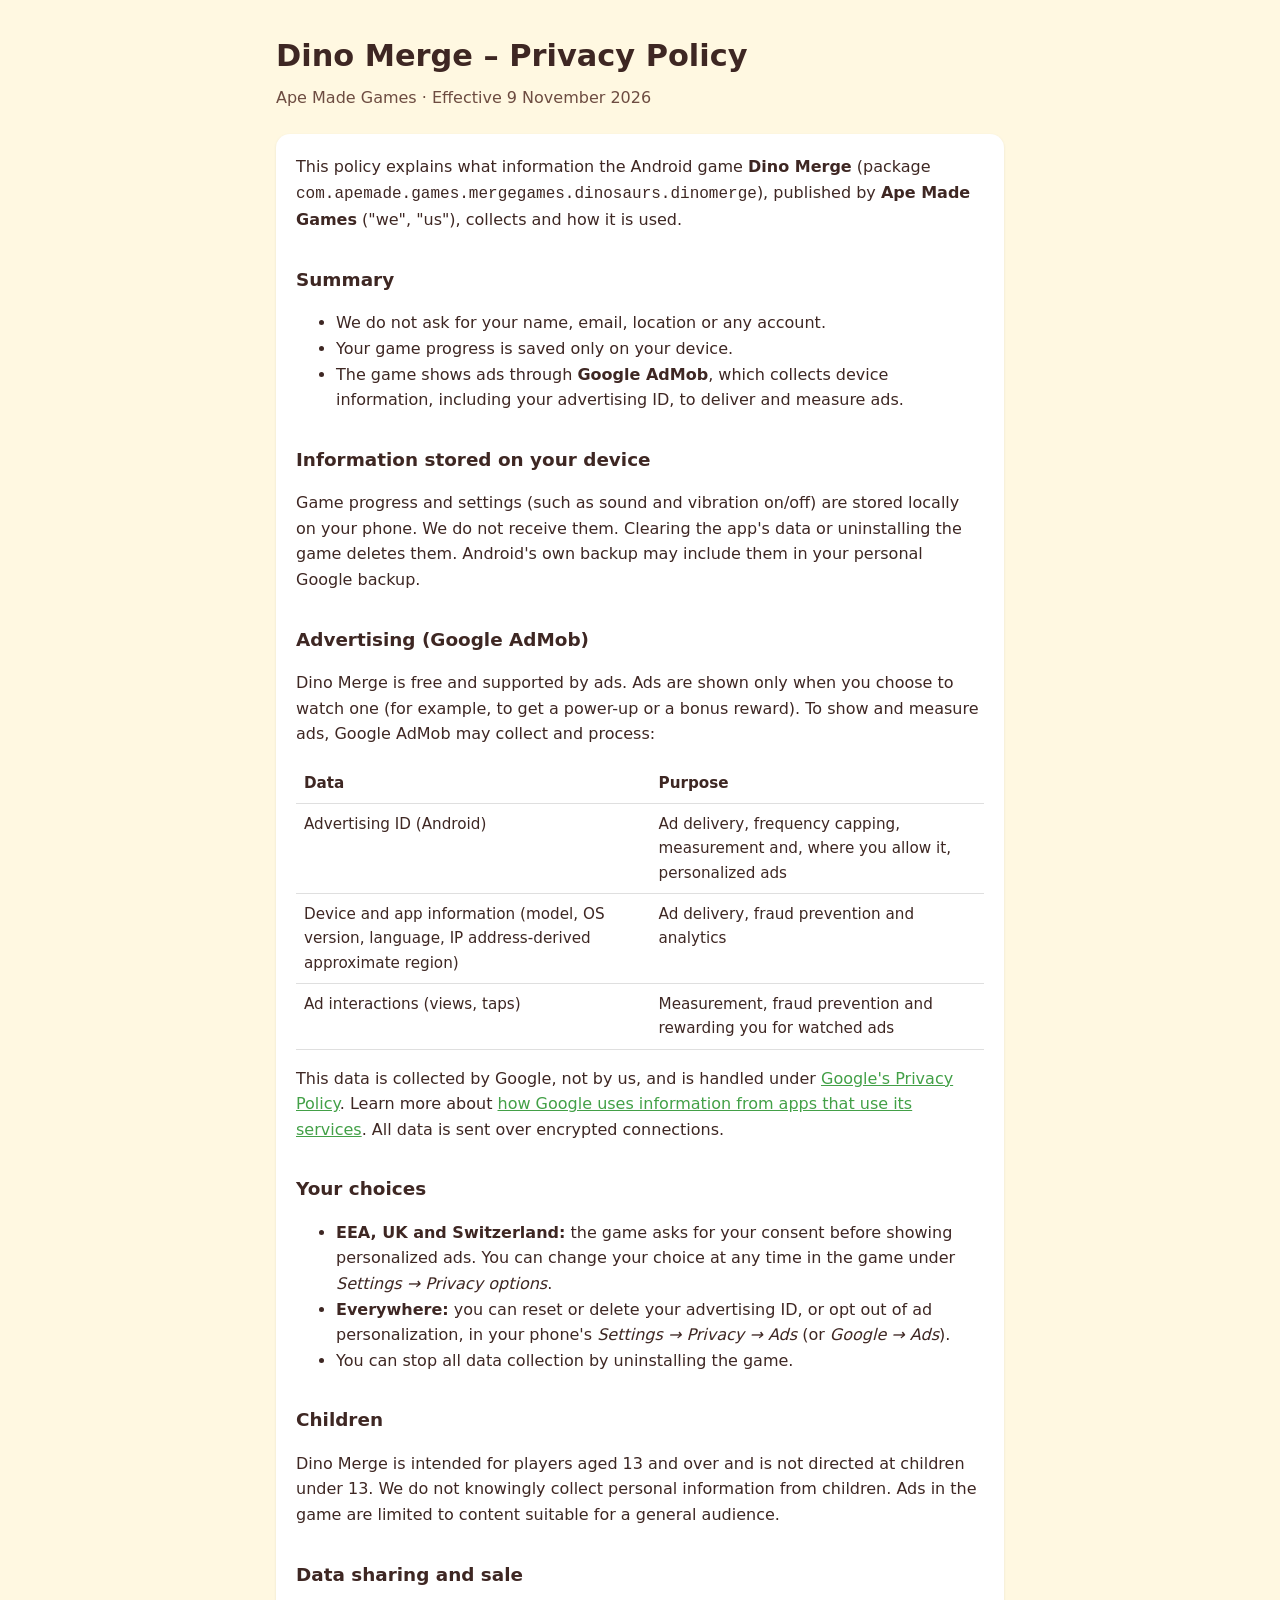
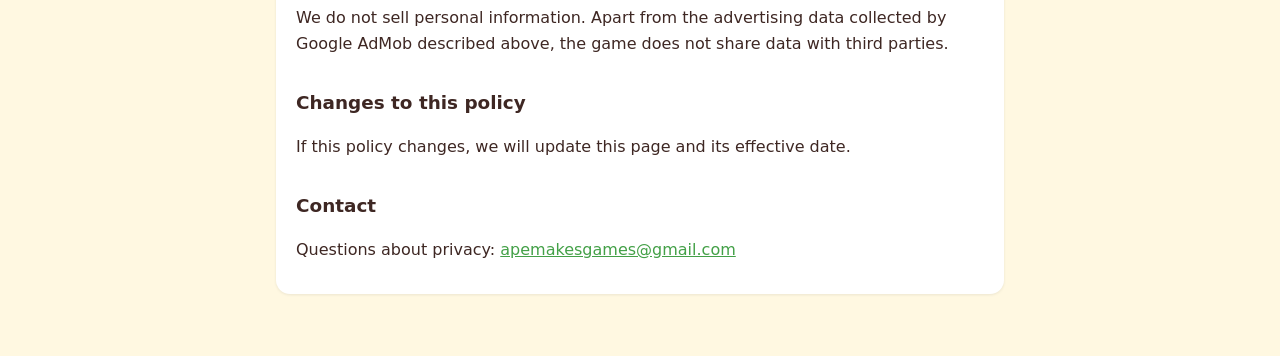
==== dino-merge/privacy/index.html @ 3a1825db "Ape Made Games site: Dino Merge privacy policy and app-ads.txt Co-Authored-By: Claude Opus 5.5 <nore" ====
<!doctype html>
<html lang="en">
<head>
<meta charset="utf-8">
<meta name="viewport" content="width=device-width, initial-scale=1">
<title>Dino Merge – Privacy Policy</title>
<meta name="description" content="Privacy policy for the Dino Merge mobile game by Ape Made Games.">
<style>
  :root { --bg:#FFF8E1; --ink:#3E2723; --muted:#6D4C41; --accent:#43A047; --card:#ffffff; }
  @media (prefers-color-scheme: dark) { :root { --bg:#1d1714; --ink:#f3e9e2; --muted:#c9b4a8; --accent:#7bd17f; --card:#26201c; } }
  * { box-sizing: border-box; }
  body { margin:0; background:var(--bg); color:var(--ink); font:16px/1.6 system-ui,-apple-system,"Segoe UI",Roboto,sans-serif; }
  main { max-width:760px; margin:0 auto; padding:32px 16px 64px; }
  h1 { font-size:1.9rem; margin:0 0 4px; }
  h2 { font-size:1.15rem; margin:32px 0 8px; }
  p, li { color:var(--ink); }
  .meta { color:var(--muted); margin:0 0 24px; }
  .card { background:var(--card); border-radius:14px; padding:4px 20px 16px; box-shadow:0 1px 3px rgba(0,0,0,.08); }
  a { color:var(--accent); }
  table { border-collapse:collapse; width:100%; font-size:.95rem; }
  th, td { text-align:left; padding:8px; border-bottom:1px solid rgba(127,127,127,.25); vertical-align:top; }
</style>
</head>
<body>
<main>
<h1>Dino Merge – Privacy Policy</h1>
<p class="meta">Ape Made Games · Effective 9 November 2026</p>

<div class="card">
<p>This policy explains what information the Android game <strong>Dino Merge</strong>
(package <code>com.apemade.games.mergegames.dinosaurs.dinomerge</code>), published by
<strong>Ape Made Games</strong> ("we", "us"), collects and how it is used.</p>

<h2>Summary</h2>
<ul>
  <li>We do not ask for your name, email, location or any account.</li>
  <li>Your game progress is saved only on your device.</li>
  <li>The game shows ads through <strong>Google AdMob</strong>, which collects device
      information, including your advertising ID, to deliver and measure ads.</li>
</ul>

<h2>Information stored on your device</h2>
<p>Game progress and settings (such as sound and vibration on/off) are stored locally on
your phone. We do not receive them. Clearing the app's data or uninstalling the game
deletes them. Android's own backup may include them in your personal Google backup.</p>

<h2>Advertising (Google AdMob)</h2>
<p>Dino Merge is free and supported by ads. Ads are shown only when you choose to watch one
(for example, to get a power-up or a bonus reward). To show and measure ads, Google AdMob may
collect and process:</p>
<table>
  <tr><th>Data</th><th>Purpose</th></tr>
  <tr><td>Advertising ID (Android)</td><td>Ad delivery, frequency capping, measurement and, where you allow it, personalized ads</td></tr>
  <tr><td>Device and app information (model, OS version, language, IP address-derived approximate region)</td><td>Ad delivery, fraud prevention and analytics</td></tr>
  <tr><td>Ad interactions (views, taps)</td><td>Measurement, fraud prevention and rewarding you for watched ads</td></tr>
</table>
<p>This data is collected by Google, not by us, and is handled under
<a href="https://policies.google.com/privacy">Google's Privacy Policy</a>. Learn more about
<a href="https://policies.google.com/technologies/partner-sites">how Google uses information from apps that use its services</a>.
All data is sent over encrypted connections.</p>

<h2>Your choices</h2>
<ul>
  <li><strong>EEA, UK and Switzerland:</strong> the game asks for your consent before showing personalized
      ads. You can change your choice at any time in the game under
      <em>Settings → Privacy options</em>.</li>
  <li><strong>Everywhere:</strong> you can reset or delete your advertising ID, or opt out of ad
      personalization, in your phone's <em>Settings → Privacy → Ads</em> (or <em>Google → Ads</em>).</li>
  <li>You can stop all data collection by uninstalling the game.</li>
</ul>

<h2>Children</h2>
<p>Dino Merge is intended for players aged 13 and over and is not directed at children under 13.
We do not knowingly collect personal information from children. Ads in the game are limited to
content suitable for a general audience.</p>

<h2>Data sharing and sale</h2>
<p>We do not sell personal information. Apart from the advertising data collected by Google AdMob
described above, the game does not share data with third parties.</p>

<h2>Changes to this policy</h2>
<p>If this policy changes, we will update this page and its effective date.</p>

<h2>Contact</h2>
<p>Questions about privacy: <a href="mailto:apemakesgames@gmail.com">apemakesgames@gmail.com</a></p>
</div>
</main>
</body>
</html>
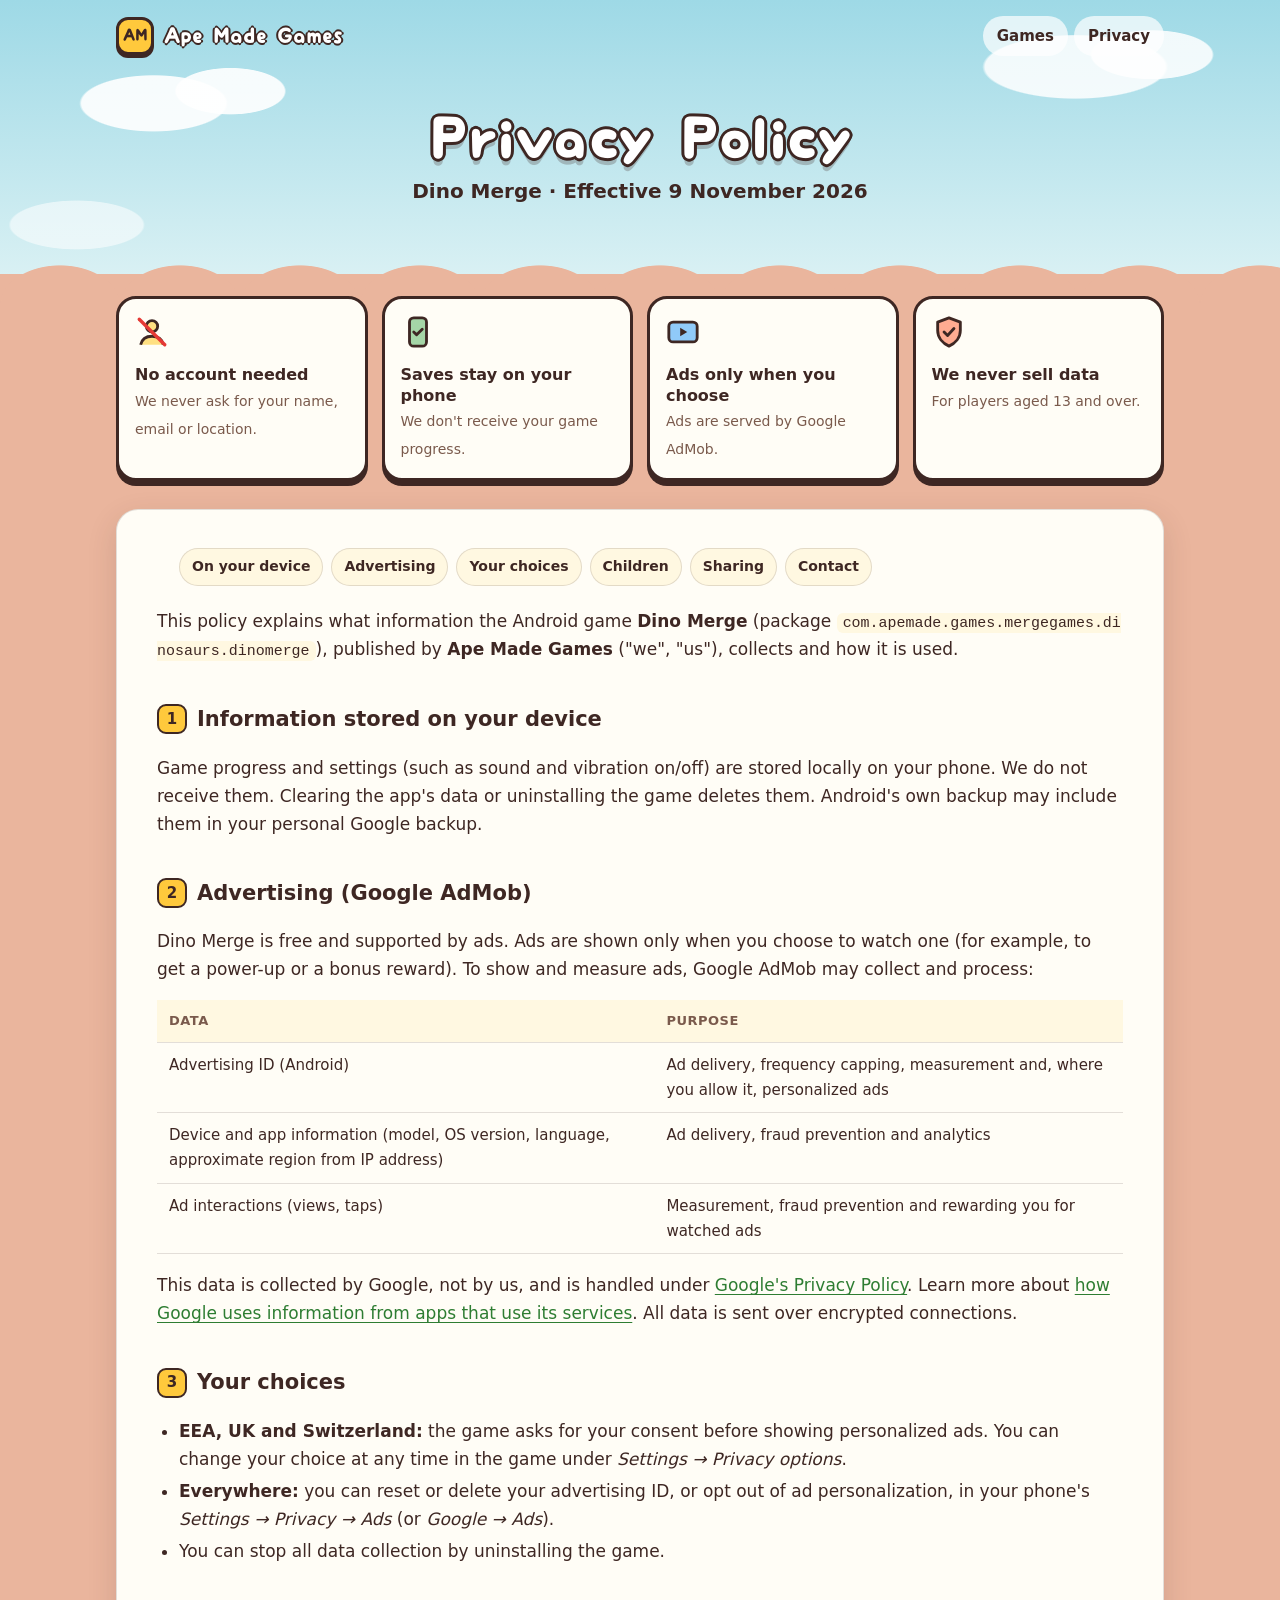
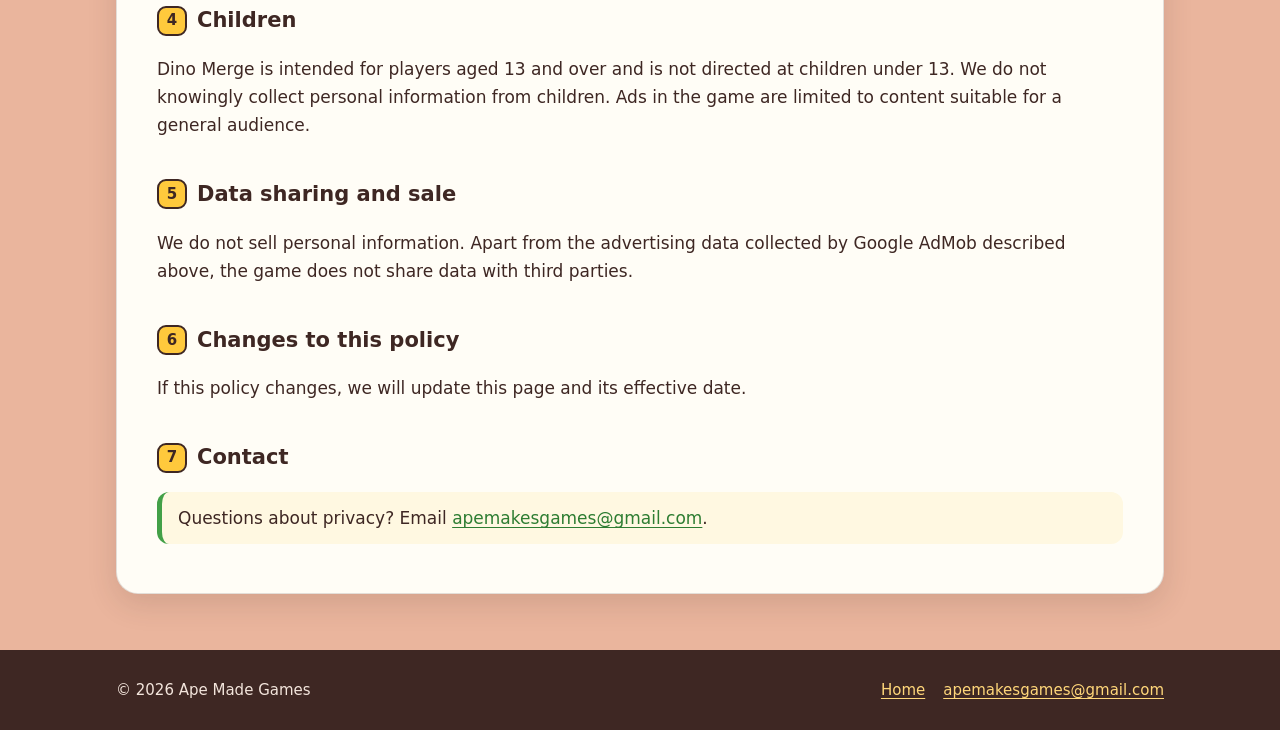
==== commit 7d0fe604: "Redesign site in Dino Merge style Sky-to-sand theme with the game's font, Dino Merge feature card wi" ====
--- a/dino-merge/privacy/index.html
+++ b/dino-merge/privacy/index.html
@@ -5,85 +5,124 @@
 <meta name="viewport" content="width=device-width, initial-scale=1">
 <title>Dino Merge – Privacy Policy</title>
 <meta name="description" content="Privacy policy for the Dino Merge mobile game by Ape Made Games.">
-<style>
-  :root { --bg:#FFF8E1; --ink:#3E2723; --muted:#6D4C41; --accent:#43A047; --card:#ffffff; }
-  @media (prefers-color-scheme: dark) { :root { --bg:#1d1714; --ink:#f3e9e2; --muted:#c9b4a8; --accent:#7bd17f; --card:#26201c; } }
-  * { box-sizing: border-box; }
-  body { margin:0; background:var(--bg); color:var(--ink); font:16px/1.6 system-ui,-apple-system,"Segoe UI",Roboto,sans-serif; }
-  main { max-width:760px; margin:0 auto; padding:32px 16px 64px; }
-  h1 { font-size:1.9rem; margin:0 0 4px; }
-  h2 { font-size:1.15rem; margin:32px 0 8px; }
-  p, li { color:var(--ink); }
-  .meta { color:var(--muted); margin:0 0 24px; }
-  .card { background:var(--card); border-radius:14px; padding:4px 20px 16px; box-shadow:0 1px 3px rgba(0,0,0,.08); }
-  a { color:var(--accent); }
-  table { border-collapse:collapse; width:100%; font-size:.95rem; }
-  th, td { text-align:left; padding:8px; border-bottom:1px solid rgba(127,127,127,.25); vertical-align:top; }
-</style>
+<link rel="icon" href="../../assets/favicon.png">
+<link rel="apple-touch-icon" href="../../assets/apple-touch-icon.png">
+<link rel="stylesheet" href="../../assets/site.css">
 </head>
 <body>
-<main>
-<h1>Dino Merge – Privacy Policy</h1>
-<p class="meta">Ape Made Games · Effective 9 November 2026</p>
 
-<div class="card">
-<p>This policy explains what information the Android game <strong>Dino Merge</strong>
-(package <code>com.apemade.games.mergegames.dinosaurs.dinomerge</code>), published by
-<strong>Ape Made Games</strong> ("we", "us"), collects and how it is used.</p>
+<header class="top">
+  <div class="wrap">
+    <a class="brand" href="../../" aria-label="Ape Made Games home">
+      <span class="brand-mark" aria-hidden="true">AM</span>
+      <span class="brand-name">Ape Made Games</span>
+    </a>
+    <nav class="nav" aria-label="Main">
+      <a href="../../#games">Games</a>
+      <a href="./" aria-current="page">Privacy</a>
+    </nav>
+  </div>
+</header>
 
-<h2>Summary</h2>
-<ul>
-  <li>We do not ask for your name, email, location or any account.</li>
-  <li>Your game progress is saved only on your device.</li>
-  <li>The game shows ads through <strong>Google AdMob</strong>, which collects device
-      information, including your advertising ID, to deliver and measure ads.</li>
-</ul>
+<section class="sky page-hero">
+  <div class="wrap hero">
+    <h1 class="display">Privacy Policy</h1>
+    <p class="sub">Dino Merge &middot; Effective 9 November 2026</p>
+  </div>
+</section>
 
-<h2>Information stored on your device</h2>
-<p>Game progress and settings (such as sound and vibration on/off) are stored locally on
-your phone. We do not receive them. Clearing the app's data or uninstalling the game
-deletes them. Android's own backup may include them in your personal Google backup.</p>
+<main class="wrap">
+  <div class="glance" aria-label="At a glance">
+    <div>
+      <svg viewBox="0 0 24 24" aria-hidden="true"><circle cx="12" cy="8" r="4" fill="#ffe082" stroke="#3e2723" stroke-width="2"/><path d="M4 21c1-4.5 4.5-6 8-6s7 1.5 8 6" fill="#ffe082" stroke="#3e2723" stroke-width="2"/><path d="M3 3l18 18" stroke="#e53935" stroke-width="2.4" stroke-linecap="round"/></svg>
+      <b>No account needed</b><span>We never ask for your name, email or location.</span>
+    </div>
+    <div>
+      <svg viewBox="0 0 24 24" aria-hidden="true"><rect x="6" y="2" width="12" height="20" rx="3" fill="#a5d6a7" stroke="#3e2723" stroke-width="2"/><path d="M9 12l2 2 4-4" fill="none" stroke="#3e2723" stroke-width="2" stroke-linecap="round" stroke-linejoin="round"/></svg>
+      <b>Saves stay on your phone</b><span>We don't receive your game progress.</span>
+    </div>
+    <div>
+      <svg viewBox="0 0 24 24" aria-hidden="true"><rect x="2" y="5" width="20" height="14" rx="3" fill="#90caf9" stroke="#3e2723" stroke-width="2"/><path d="M10 9l5 3-5 3z" fill="#3e2723"/></svg>
+      <b>Ads only when you choose</b><span>Ads are served by Google AdMob.</span>
+    </div>
+    <div>
+      <svg viewBox="0 0 24 24" aria-hidden="true"><path d="M12 2l8 3v6c0 5-3.5 9-8 11-4.5-2-8-6-8-11V5z" fill="#ffab91" stroke="#3e2723" stroke-width="2" stroke-linejoin="round"/><path d="M8.5 12l2.5 2.5 4.5-5" fill="none" stroke="#3e2723" stroke-width="2" stroke-linecap="round" stroke-linejoin="round"/></svg>
+      <b>We never sell data</b><span>For players aged 13 and over.</span>
+    </div>
+  </div>
 
-<h2>Advertising (Google AdMob)</h2>
-<p>Dino Merge is free and supported by ads. Ads are shown only when you choose to watch one
-(for example, to get a power-up or a bonus reward). To show and measure ads, Google AdMob may
-collect and process:</p>
-<table>
-  <tr><th>Data</th><th>Purpose</th></tr>
-  <tr><td>Advertising ID (Android)</td><td>Ad delivery, frequency capping, measurement and, where you allow it, personalized ads</td></tr>
-  <tr><td>Device and app information (model, OS version, language, IP address-derived approximate region)</td><td>Ad delivery, fraud prevention and analytics</td></tr>
-  <tr><td>Ad interactions (views, taps)</td><td>Measurement, fraud prevention and rewarding you for watched ads</td></tr>
-</table>
-<p>This data is collected by Google, not by us, and is handled under
-<a href="https://policies.google.com/privacy">Google's Privacy Policy</a>. Learn more about
-<a href="https://policies.google.com/technologies/partner-sites">how Google uses information from apps that use its services</a>.
-All data is sent over encrypted connections.</p>
+  <article class="doc">
+    <ul class="toc" aria-label="Contents">
+      <li><a href="#device">On your device</a></li>
+      <li><a href="#ads">Advertising</a></li>
+      <li><a href="#choices">Your choices</a></li>
+      <li><a href="#children">Children</a></li>
+      <li><a href="#sharing">Sharing</a></li>
+      <li><a href="#contact">Contact</a></li>
+    </ul>
 
-<h2>Your choices</h2>
-<ul>
-  <li><strong>EEA, UK and Switzerland:</strong> the game asks for your consent before showing personalized
-      ads. You can change your choice at any time in the game under
-      <em>Settings → Privacy options</em>.</li>
-  <li><strong>Everywhere:</strong> you can reset or delete your advertising ID, or opt out of ad
-      personalization, in your phone's <em>Settings → Privacy → Ads</em> (or <em>Google → Ads</em>).</li>
-  <li>You can stop all data collection by uninstalling the game.</li>
-</ul>
+    <p>This policy explains what information the Android game <strong>Dino Merge</strong>
+    (package <code>com.apemade.games.mergegames.dinosaurs.dinomerge</code>), published by
+    <strong>Ape Made Games</strong> ("we", "us"), collects and how it is used.</p>
 
-<h2>Children</h2>
-<p>Dino Merge is intended for players aged 13 and over and is not directed at children under 13.
-We do not knowingly collect personal information from children. Ads in the game are limited to
-content suitable for a general audience.</p>
+    <h2 id="device"><span class="n">1</span>Information stored on your device</h2>
+    <p>Game progress and settings (such as sound and vibration on/off) are stored locally on your
+    phone. We do not receive them. Clearing the app's data or uninstalling the game deletes them.
+    Android's own backup may include them in your personal Google backup.</p>
 
-<h2>Data sharing and sale</h2>
-<p>We do not sell personal information. Apart from the advertising data collected by Google AdMob
-described above, the game does not share data with third parties.</p>
+    <h2 id="ads"><span class="n">2</span>Advertising (Google AdMob)</h2>
+    <p>Dino Merge is free and supported by ads. Ads are shown only when you choose to watch one
+    (for example, to get a power-up or a bonus reward). To show and measure ads, Google AdMob may
+    collect and process:</p>
+    <table class="table">
+      <tr><th>Data</th><th>Purpose</th></tr>
+      <tr><td>Advertising ID (Android)</td><td>Ad delivery, frequency capping, measurement and, where you allow it, personalized ads</td></tr>
+      <tr><td>Device and app information (model, OS version, language, approximate region from IP address)</td><td>Ad delivery, fraud prevention and analytics</td></tr>
+      <tr><td>Ad interactions (views, taps)</td><td>Measurement, fraud prevention and rewarding you for watched ads</td></tr>
+    </table>
+    <p>This data is collected by Google, not by us, and is handled under
+    <a href="https://policies.google.com/privacy">Google's Privacy Policy</a>. Learn more about
+    <a href="https://policies.google.com/technologies/partner-sites">how Google uses information from apps that use its services</a>.
+    All data is sent over encrypted connections.</p>
 
-<h2>Changes to this policy</h2>
-<p>If this policy changes, we will update this page and its effective date.</p>
+    <h2 id="choices"><span class="n">3</span>Your choices</h2>
+    <ul>
+      <li><strong>EEA, UK and Switzerland:</strong> the game asks for your consent before showing
+        personalized ads. You can change your choice at any time in the game under
+        <em>Settings &rarr; Privacy options</em>.</li>
+      <li><strong>Everywhere:</strong> you can reset or delete your advertising ID, or opt out of ad
+        personalization, in your phone's <em>Settings &rarr; Privacy &rarr; Ads</em>
+        (or <em>Google &rarr; Ads</em>).</li>
+      <li>You can stop all data collection by uninstalling the game.</li>
+    </ul>
 
-<h2>Contact</h2>
-<p>Questions about privacy: <a href="mailto:apemakesgames@gmail.com">apemakesgames@gmail.com</a></p>
-</div>
+    <h2 id="children"><span class="n">4</span>Children</h2>
+    <p>Dino Merge is intended for players aged 13 and over and is not directed at children under 13.
+    We do not knowingly collect personal information from children. Ads in the game are limited to
+    content suitable for a general audience.</p>
+
+    <h2 id="sharing"><span class="n">5</span>Data sharing and sale</h2>
+    <p>We do not sell personal information. Apart from the advertising data collected by Google AdMob
+    described above, the game does not share data with third parties.</p>
+
+    <h2 id="changes"><span class="n">6</span>Changes to this policy</h2>
+    <p>If this policy changes, we will update this page and its effective date.</p>
+
+    <h2 id="contact"><span class="n">7</span>Contact</h2>
+    <p class="note">Questions about privacy? Email
+    <a href="mailto:apemakesgames@gmail.com">apemakesgames@gmail.com</a>.</p>
+  </article>
 </main>
+
+<footer class="foot">
+  <div class="wrap">
+    <span>&copy; 2026 Ape Made Games</span>
+    <span class="links">
+      <a href="../../">Home</a>
+      <a href="mailto:apemakesgames@gmail.com">apemakesgames@gmail.com</a>
+    </span>
+  </div>
+</footer>
+
 </body>
 </html>
--- a/assets/site.css
+++ b/assets/site.css
@@ -0,0 +1,213 @@
+@font-face {
+  font-family: "Waku";
+  src: url("mini-wakuwaku.woff2") format("woff2");
+  font-display: swap;
+}
+
+:root {
+  --sky-top: #9ed9e6;
+  --sky-bottom: #dff3f5;
+  --sand: #eab59d;
+  --sand-deep: #d99a7e;
+  --cream: #fff8e1;
+  --card: #fffdf6;
+  --ink: #3e2723;
+  --muted: #7a5a4c;
+  --line: rgba(62, 39, 35, .14);
+  --green: #43a047;
+  --green-deep: #2e7d32;
+  --yellow: #ffc93c;
+  --blue: #2f80ed;
+  --shadow: 0 10px 30px rgba(62, 39, 35, .14);
+  --radius: 22px;
+}
+@media (prefers-color-scheme: dark) {
+  :root {
+    --sky-top: #142235;
+    --sky-bottom: #26384f;
+    --sand: #5a3d31;
+    --sand-deep: #48302626;
+    --cream: #2b211d;
+    --card: #2f2521;
+    --ink: #f6ece6;
+    --muted: #cdb3a6;
+    --line: rgba(255, 255, 255, .12);
+    --green: #6cc070;
+    --green-deep: #4ea252;
+    --shadow: 0 10px 30px rgba(0, 0, 0, .35);
+  }
+}
+
+* { box-sizing: border-box; }
+html { scroll-behavior: smooth; }
+body {
+  margin: 0;
+  background: var(--sand);
+  color: var(--ink);
+  font: 17px/1.65 system-ui, -apple-system, "Segoe UI", Roboto, sans-serif;
+  -webkit-font-smoothing: antialiased;
+  min-height: 100vh; display: flex; flex-direction: column;
+}
+.foot { margin-top: auto; }
+a { color: var(--green-deep); text-underline-offset: 3px; }
+@media (prefers-color-scheme: dark) { a { color: var(--green); } }
+img { max-width: 100%; display: block; }
+
+.wrap { max-width: 1080px; margin: 0 auto; padding: 0 16px; }
+
+/* Display type in the game's font, with the game's chunky outline. */
+.display {
+  font-family: "Waku", system-ui, sans-serif;
+  font-weight: 400;
+  letter-spacing: .5px;
+  color: #fff;
+  -webkit-text-stroke: 0;
+  text-shadow:
+    0 3px 0 #3e2723, 2px 2px 0 #3e2723, -2px 2px 0 #3e2723,
+    2px -2px 0 #3e2723, -2px -2px 0 #3e2723, 3px 0 0 #3e2723, -3px 0 0 #3e2723, 0 -3px 0 #3e2723,
+    0 7px 0 rgba(62, 39, 35, .25);
+}
+
+/* ---------- Header ---------- */
+.top {
+  position: absolute; inset: 0 0 auto 0; z-index: 5;
+}
+.top .wrap { display: flex; align-items: center; justify-content: space-between; height: 72px; gap: 12px; }
+.brand { display: flex; align-items: center; gap: 10px; text-decoration: none; }
+.brand-mark {
+  width: 38px; height: 38px; border-radius: 12px; background: var(--yellow);
+  border: 3px solid #3e2723; display: grid; place-items: center;
+  font-family: "Waku", system-ui; font-size: 15px; color: #3e2723; box-shadow: 0 3px 0 #3e2723;
+}
+.brand-name { font-family: "Waku", system-ui; font-size: 20px; color: #fff; text-shadow: 0 2px 0 #3e2723, 2px 0 0 #3e2723, -2px 0 0 #3e2723, 0 -2px 0 #3e2723; }
+.nav { display: flex; gap: 6px; }
+.nav a {
+  text-decoration: none; color: #3e2723; font-weight: 700; font-size: 15px;
+  padding: 8px 14px; border-radius: 999px; background: rgba(255, 255, 255, .7);
+}
+.nav a:hover { background: #fff; }
+
+/* ---------- Sky hero ---------- */
+.sky {
+  position: relative; overflow: hidden;
+  background:
+    radial-gradient(120px 46px at 12% 34%, rgba(255,255,255,.9) 60%, transparent 62%),
+    radial-gradient(90px 38px at 18% 30%, rgba(255,255,255,.9) 60%, transparent 62%),
+    radial-gradient(150px 52px at 84% 22%, rgba(255,255,255,.85) 60%, transparent 62%),
+    radial-gradient(100px 40px at 90% 18%, rgba(255,255,255,.85) 60%, transparent 62%),
+    radial-gradient(110px 40px at 6% 74%, rgba(255,255,255,.55) 60%, transparent 62%),
+    linear-gradient(var(--sky-top), var(--sky-bottom));
+  padding: 120px 0 120px;
+}
+@media (prefers-color-scheme: dark) {
+  .sky {
+    background:
+      radial-gradient(2px 2px at 14% 22%, #fff 99%, transparent), radial-gradient(2px 2px at 32% 12%, #fff 99%, transparent),
+      radial-gradient(1.5px 1.5px at 58% 30%, #fff 99%, transparent), radial-gradient(2px 2px at 76% 16%, #fff 99%, transparent),
+      radial-gradient(1.5px 1.5px at 88% 40%, #fff 99%, transparent), radial-gradient(1.5px 1.5px at 46% 46%, #fff 99%, transparent),
+      linear-gradient(var(--sky-top), var(--sky-bottom));
+  }
+}
+.sky::after { /* wavy sand horizon */
+  content: ""; position: absolute; left: 0; right: 0; bottom: -1px; height: 64px;
+  background: var(--sand);
+  -webkit-mask: radial-gradient(60px 40px at 50% 100%, #000 98%, transparent) 0 0 / 120px 64px repeat-x;
+          mask: radial-gradient(60px 40px at 50% 100%, #000 98%, transparent) 0 0 / 120px 64px repeat-x;
+  box-shadow: 0 30px 0 var(--sand);
+}
+.sky::before { content: ""; position: absolute; left: 0; right: 0; bottom: 0; height: 30px; background: var(--sand); }
+.hero { position: relative; z-index: 2; text-align: center; }
+.hero h1 { font-size: clamp(38px, 7vw, 68px); line-height: 1.05; margin: 0 0 14px; }
+.hero p { font-size: clamp(17px, 2.4vw, 20px); color: #3e2723; max-width: 560px; margin: 0 auto; font-weight: 600; }
+@media (prefers-color-scheme: dark) { .hero p { color: #f6ece6; } }
+
+/* ---------- Game feature ---------- */
+.feature { padding: 8px 0 64px; }
+.game {
+  display: grid; grid-template-columns: 1.15fr .85fr; gap: 40px; align-items: center;
+  background: var(--card); border-radius: 32px; padding: 40px; box-shadow: var(--shadow);
+  border: 3px solid #3e2723;
+}
+.game-head { display: flex; align-items: center; gap: 18px; margin-bottom: 14px; }
+.game-icon { width: 96px; height: 96px; border-radius: 24px; border: 3px solid #3e2723; box-shadow: 0 5px 0 #3e2723; }
+.game h2 { font-size: clamp(32px, 5vw, 46px); margin: 0; line-height: 1.1; }
+.tag { display: inline-block; font-size: 13px; font-weight: 800; letter-spacing: .6px; text-transform: uppercase; color: var(--muted); }
+.game p.lede { font-size: 18px; margin: 6px 0 18px; }
+.pills { list-style: none; padding: 0; margin: 0 0 24px; display: grid; gap: 10px; }
+.pills li { display: flex; gap: 12px; align-items: flex-start; background: var(--cream); border-radius: 16px; padding: 12px 14px; border: 1px solid var(--line); }
+.pills .dot { flex: none; width: 34px; height: 34px; border-radius: 10px; display: grid; place-items: center; border: 2px solid #3e2723; }
+.pills b { display: block; }
+.pills span { color: var(--muted); font-size: 15px; }
+.cta-row { display: flex; flex-wrap: wrap; gap: 12px; align-items: center; }
+.btn {
+  display: inline-flex; align-items: center; gap: 10px; text-decoration: none;
+  font-family: "Waku", system-ui; font-size: 18px; color: #fff; letter-spacing: .5px;
+  padding: 12px 22px; border-radius: 16px; background: var(--green); border: 3px solid #3e2723;
+  box-shadow: 0 5px 0 #3e2723; text-shadow: 0 2px 0 rgba(0,0,0,.35);
+}
+.btn.soon { background: #8d8d8d; cursor: default; }
+.btn-link { font-weight: 700; }
+
+.phone {
+  justify-self: center; width: min(280px, 100%); aspect-ratio: 420 / 916;
+  border-radius: 38px; padding: 10px; background: #1b1b1b; box-shadow: 0 18px 40px rgba(0,0,0,.28), inset 0 0 0 2px #444;
+  transform: rotate(3deg);
+}
+.phone img { width: 100%; height: 100%; object-fit: cover; border-radius: 30px; }
+
+/* ---------- Content pages ---------- */
+.page-hero { padding: 112px 0 96px; }
+.page-hero h1 { font-size: clamp(34px, 6vw, 54px); margin: 0 0 6px; }
+.page-hero .sub { font-weight: 700; color: #3e2723; margin: 0 auto; }
+@media (prefers-color-scheme: dark) { .page-hero .sub { color: #f6ece6; } }
+
+.glance { display: grid; grid-template-columns: repeat(4, 1fr); gap: 14px; margin: -8px 0 28px; position: relative; z-index: 3; }
+.glance div {
+  background: var(--card); border: 3px solid #3e2723; border-radius: 20px; padding: 16px; box-shadow: 0 5px 0 #3e2723;
+}
+.glance svg { width: 34px; height: 34px; margin-bottom: 8px; }
+.glance b { display: block; font-size: 16px; line-height: 1.3; }
+.glance span { font-size: 14px; color: var(--muted); }
+
+.doc {
+  background: var(--card); border-radius: var(--radius); padding: 8px 40px 32px; box-shadow: var(--shadow);
+  margin-bottom: 56px; border: 1px solid var(--line);
+}
+.doc h2 {
+  font-size: 21px; margin: 34px 0 8px; padding-top: 4px; scroll-margin-top: 20px;
+  display: flex; align-items: center; gap: 10px;
+}
+.doc h2 .n {
+  flex: none; width: 30px; height: 30px; border-radius: 9px; display: grid; place-items: center;
+  background: var(--yellow); color: #3e2723; font-size: 15px; border: 2px solid #3e2723;
+}
+.doc ul { padding-left: 22px; }
+.doc li { margin: 4px 0; }
+.toc { display: flex; flex-wrap: wrap; gap: 8px; margin: 26px 0 6px; padding: 0; list-style: none; }
+.toc a { display: inline-block; text-decoration: none; font-size: 14px; font-weight: 700; color: var(--ink); background: var(--cream); border: 1px solid var(--line); padding: 6px 12px; border-radius: 999px; }
+.table { width: 100%; border-collapse: collapse; font-size: 15px; margin: 8px 0 12px; }
+.table th, .table td { text-align: left; padding: 10px 12px; border-bottom: 1px solid var(--line); vertical-align: top; }
+.table th { background: var(--cream); font-size: 13px; text-transform: uppercase; letter-spacing: .5px; color: var(--muted); }
+.note { background: var(--cream); border-left: 5px solid var(--green); border-radius: 12px; padding: 12px 16px; }
+code { font-size: .88em; background: var(--cream); padding: 2px 6px; border-radius: 6px; word-break: break-all; }
+
+/* ---------- Footer ---------- */
+.foot { background: #3e2723; color: #f3e5dc; padding: 28px 0; }
+.foot .wrap { display: flex; flex-wrap: wrap; gap: 10px 24px; align-items: center; justify-content: space-between; font-size: 15px; }
+.foot a { color: #ffd77a; }
+.foot .links { display: flex; gap: 18px; flex-wrap: wrap; }
+
+/* ---------- Small screens ---------- */
+@media (max-width: 820px) {
+  .game { grid-template-columns: 1fr; padding: 24px; gap: 28px; border-radius: 26px; }
+  .phone { width: min(240px, 80%); transform: none; }
+  .glance { grid-template-columns: 1fr 1fr; }
+  .doc { padding: 4px 20px 24px; }
+}
+@media (max-width: 520px) {
+  .brand-name { display: none; }
+  .game-icon { width: 72px; height: 72px; border-radius: 18px; }
+  .glance { grid-template-columns: 1fr; }
+  .table th:nth-child(2), .table td:nth-child(2) { min-width: 140px; }
+}
+@media (prefers-reduced-motion: reduce) { html { scroll-behavior: auto; } }
